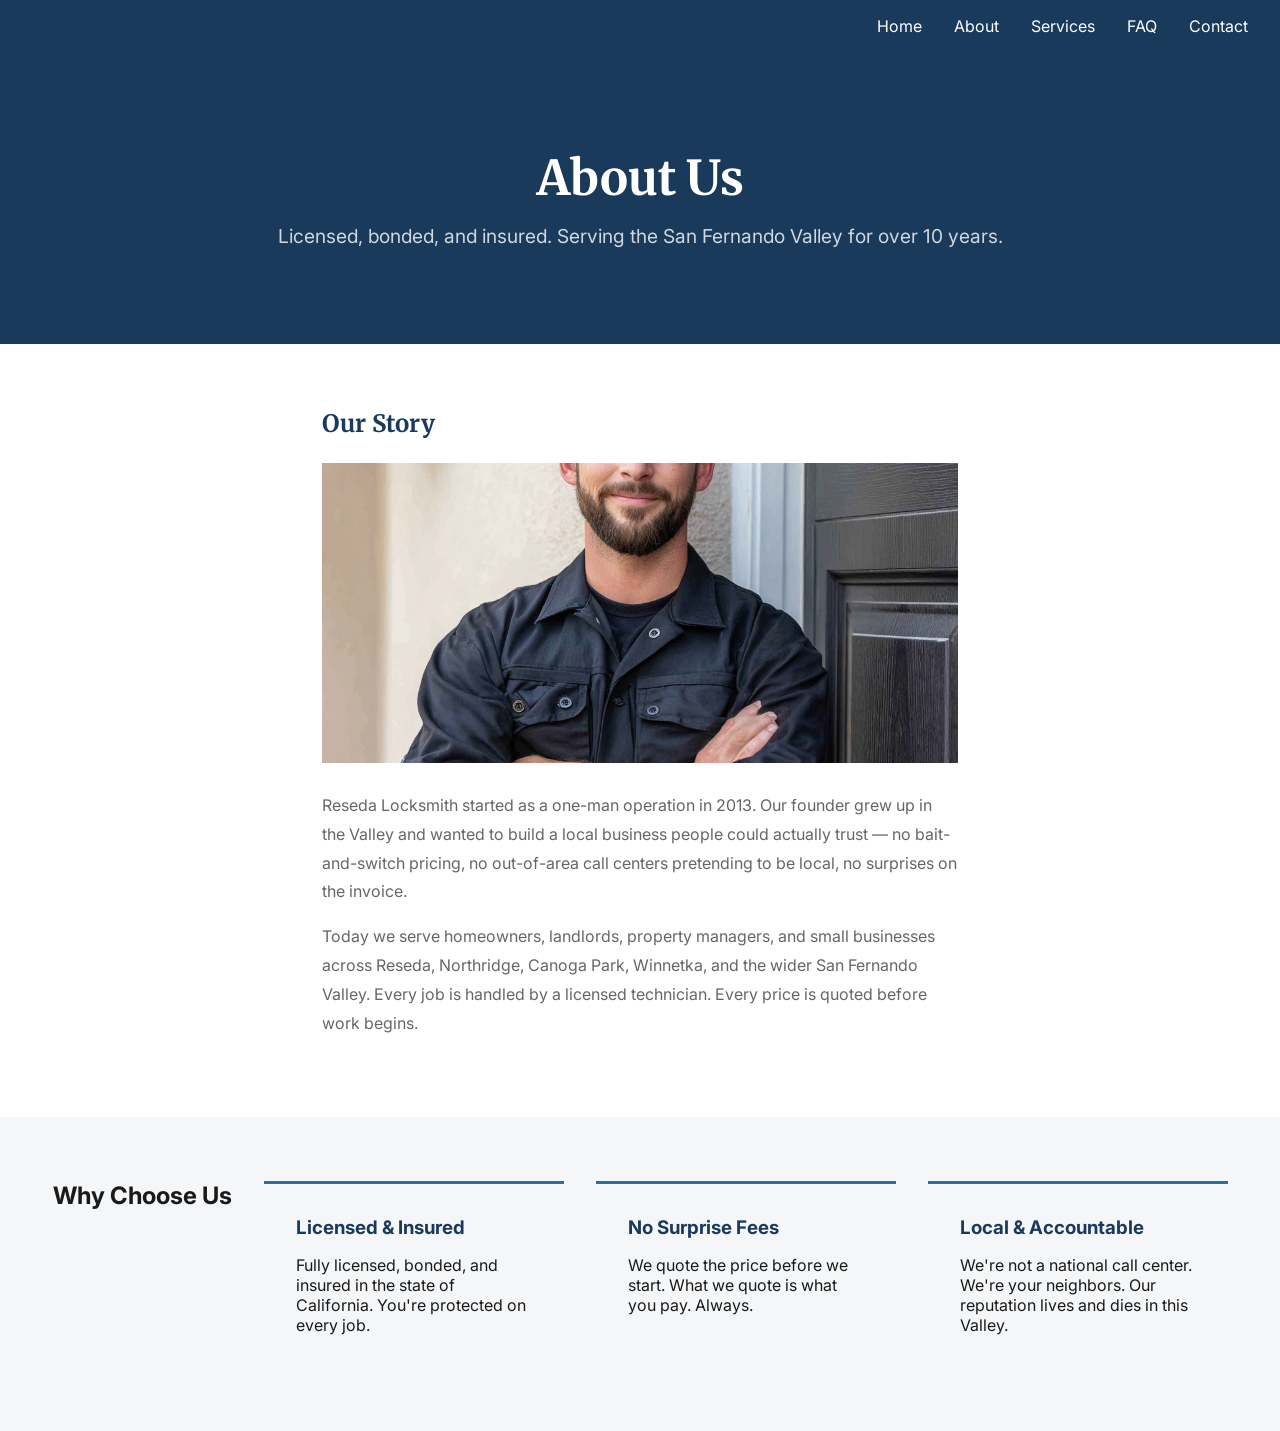
==== pages/about.html @ 7a1627b5 "initial commit" ====
<!DOCTYPE html>
<html lang="en">
    <head>
        <meta charset="UTF-8">
        <meta name="viewport" content="width=device-width, initial-scale=1.0">
        <title>Page Name — Reseda Locksmith</title>
        <link href="https://fonts.googleapis.com/css2?family=Merriweather:wght@400;700&family=Inter:wght@400;700&display=swap" rel="stylesheet">
        <link rel="stylesheet" href="../css/style.css">
    </head>
    <body>
        <header>
            <nav>
                <button class="nav-toggle" aria-label="Toggle navigation">☰</button>
                <a href="../index.html">Home</a>
                <a href="about.html">About</a>
                <a href="services.html">Services</a>
                <a href="faq.html">FAQ</a>
                <a href="contact.html">Contact</a>
            </nav>
        </header>
        
            <!-- page content here -->

            <main>
    <section id="about-hero">
        <h1>About Us</h1>
        <p>Licensed, bonded, and insured. Serving the San Fernando Valley for over 10 years.</p>
    </section>
    <section id="our-story">
        <h2>Our Story</h2>
        <img src="../images/smith.png" alt="Reseda Locksmith technician">
        <p>Reseda Locksmith started as a one-man operation in 2013. Our founder grew up in the Valley and wanted to build a local business people could actually trust — no bait-and-switch pricing, no out-of-area call centers pretending to be local, no surprises on the invoice.</p>
        <p>Today we serve homeowners, landlords, property managers, and small businesses across Reseda, Northridge, Canoga Park, Winnetka, and the wider San Fernando Valley. Every job is handled by a licensed technician. Every price is quoted before work begins.</p>
    </section>
    <section id="why-us">
        <h2>Why Choose Us</h2>
        <div class="service-card">
            <h3>Licensed & Insured</h3>
            <p>Fully licensed, bonded, and insured in the state of California. You're protected on every job.</p>
        </div>
        <div class="service-card">
            <h3>No Surprise Fees</h3>
            <p>We quote the price before we start. What we quote is what you pay. Always.</p>
        </div>
        <div class="service-card">
            <h3>Local & Accountable</h3>
            <p>We're not a national call center. We're your neighbors. Our reputation lives and dies in this Valley.</p>
        </div>
    </section>
</main>
        
        <footer>
        </footer>

        <script src="../js/nav.js"></script>
        <script src="../js/form.js"></script>
        <script src="../js/accordion.js"></script>
    </body>
</html>
---- css/style.css ----
:root {
    --color-bg: #ffffff;
    --color-surface: #f4f6f8;
    --color-primary: #1a3a5c;
    --color-accent: #2e6da4;
    --color-text: #1a1a1a;
    --color-text-muted: #666666;
    --font-heading: 'Merriweather', serif;
    --font-body: 'Inter', sans-serif;
}

* {
    margin: 0;
    padding: 0;
    box-sizing: border-box;
}

body {
    background-color: var(--color-bg);
    color: var(--color-text);
    font-family: var(--font-body);
}

nav {
    display: flex;
    justify-content: flex-end;
    padding: 1rem 2rem;
    background-color: var(--color-primary);
}

nav a {
    color: #ffffff;
    text-decoration: none;
    margin-left: 2rem;
}

#hero {
    padding: 8rem 2rem;
    text-align: center;
    background-image: url('../images/keys.png');
    background-size: cover;
    background-position: center;
    position: relative;
    z-index: 0;
}


#hero::before {
    content: '';
    position: absolute;
    inset: 0;
    background: rgba(0,0,0,0.55);
    z-index: 1;
}

#hero * {
    position: relative;
    z-index: 2;
}

#hero h1 {
    font-family: var(--font-heading);
    font-size: 4rem;
    /* color: var(--color-primary); */
    color: #ffffff;
    margin-bottom: 1rem;
}

#hero p {
    font-size: 1.2rem;
    color: var(--color-text-muted);
    margin-bottom: 2rem;
}

#hero a {
    background-color: var(--color-accent);
    color: #ffffff;
    padding: 1rem 2rem;
    text-decoration: none;
    border-radius: 4px;
}

#services {
    padding: 4rem 2rem;
    display: flex;
    justify-content: center;
    gap: 2rem;
}

.service-card {
    background-color: var(--color-surface);
    padding: 2rem;
    flex: 1;
    max-width: 300px;
    border-top: 3px solid var(--color-accent);
}

.service-card h3 {
    color: var(--color-primary);
    margin-bottom: 1rem;
}

#about {
    padding: 4rem 2rem;
    text-align: center;
    max-width: 700px;
    margin: 0 auto;
}

#faq {
    padding: 4rem 2rem;
    max-width: 700px;
    margin: 0 auto;
}

#faq h2 {
    color: var(--color-primary);
    margin-bottom: 2rem;
}

.faq-item {
    border-bottom: 1px solid var(--color-surface);
    padding: 1rem 0;
}

.faq-question {
    background: none;
    border: none;
    font-size: 1rem;
    font-weight: 600;
    color: var(--color-primary);
    cursor: pointer;
    text-align: left;
    width: 100%;
    padding: 0.5rem 0;
}

.faq-answer {
    display: none;
    padding: 0.5rem 0 1rem 0;
    color: var(--color-text-muted);
}

.faq-answer.open {
    display: block;
}

#contact {
    padding: 4rem 2rem;
    text-align: center;
    background-color: var(--color-surface);
}

#contact h2 {
    color: var(--color-primary);
    margin-bottom: 1rem;
}

#contact p {
    margin-bottom: 0.5rem;
    color: var(--color-text-muted);
}

#contact form {
    margin-top: 2rem;
    display: flex;
    flex-direction: column;
    gap: 1rem;
    max-width: 500px;
    margin-left: auto;
    margin-right: auto;
}

#contact input,
#contact textarea {
    padding: 0.75rem 1rem;
    border: 1px solid #cccccc;
    font-family: var(--font-body);
    font-size: 1rem;
}

#contact textarea {
    height: 120px;
    resize: vertical;
}

#contact button {
    background-color: var(--color-accent);
    color: #ffffff;
    padding: 0.75rem;
    border: none;
    font-size: 1rem;
    cursor: pointer;
}

.nav-toggle {
    display: none;
}

@media (max-width: 768px) {
    nav {
        justify-content: space-between;
        align-items: center;
    }

    #services {
        flex-direction: column;
        align-items: center;
    }

    .service-card {
        max-width: 100%;
        width: 100%;
    }

    .nav-toggle {
        display: block;
        background: none;
        border: none;
        color: #ffffff;
        font-size: 1.5rem;
        cursor: pointer;
    }

    nav a {
        display: none;
    }

    nav.nav-open a {
        display: block;
        margin: 0.5rem 0;
    }
}


/* =============================
   ABOUT PAGE
   ============================= */

/* About — Page Hero */
#about-hero {
    padding: 6rem 2rem;
    text-align: center;
    background-color: var(--color-primary);
}

#about-hero h1 {
    font-family: var(--font-heading);
    font-size: 3rem;
    color: #ffffff;
    margin-bottom: 1rem;
}

#about-hero p {
    font-size: 1.2rem;
    color: #ffffffcc;
}

/* About — Our Story */
#our-story {
    padding: 4rem 2rem;
    max-width: 700px;
    margin: 0 auto;
}

#our-story h2 {
    font-family: var(--font-heading);
    color: var(--color-primary);
    margin-bottom: 1.5rem;
}

#our-story p {
    color: var(--color-text-muted);
    line-height: 1.8;
    margin-bottom: 1rem;
}

/* About — Why Us */
#why-us {
    padding: 4rem 2rem;
    background-color: var(--color-surface);
    display: flex;
    justify-content: center;
    gap: 2rem;
}

@media (max-width: 768px) {
    #why-us {
        flex-direction: column;
        align-items: center;
    }
}

#our-story img {
    width: 100%;
    height: 300px;
    object-fit: cover;
    margin-bottom: 1.5rem;
}
/* =============================
   END ABOUT PAGE
   ============================= */

/* =============================
   SERVICES PAGE
   ============================= */

/* Services — Page Hero */
#services-hero {
    padding: 6rem 2rem;
    text-align: center;
    background-color: var(--color-primary);
}

#services-hero h1 {
    font-family: var(--font-heading);
    font-size: 3rem;
    color: #ffffff;
    margin-bottom: 1rem;
}

#services-hero p {
    font-size: 1.2rem;
    color: #ffffffcc;
}

/* Services — Detail Cards */
#services-detail {
    padding: 4rem 2rem;
    max-width: 800px;
    margin: 0 auto;
    display: flex;
    flex-direction: column;
    gap: 2rem;
}

.service-detail-card {
    background-color: var(--color-surface);
    padding: 2rem;
    border-left: 4px solid var(--color-accent);
}

.service-detail-card h2 {
    font-family: var(--font-heading);
    color: var(--color-primary);
    margin-bottom: 1rem;
}

.service-detail-card p {
    color: var(--color-text-muted);
    line-height: 1.8;
}

.service-detail-card img {
    width: 100%;
    height: 200px;
    object-fit: cover;
    margin-bottom: 1rem;
}

/* =============================
   END SERVICES PAGE
   ============================= */

   /* =============================
   FAQ PAGE
   ============================= */

/* FAQ — Page Hero */
#faq-hero {
    padding: 6rem 2rem;
    text-align: center;
    background-color: var(--color-primary);
}

#faq-hero h1 {
    font-family: var(--font-heading);
    font-size: 3rem;
    color: #ffffff;
    margin-bottom: 1rem;
}

#faq-hero p {
    font-size: 1.2rem;
    color: #ffffffcc;
}

/* FAQ — Questions */
#faq {
    padding: 4rem 2rem;
    max-width: 700px;
    margin: 0 auto;
}



/* =============================
   END FAQ PAGE
   ============================= */

   /* =============================
   CONTACT PAGE
   ============================= */

/* Contact — Page Hero */
#contact-hero {
    padding: 6rem 2rem;
    text-align: center;
    background-color: var(--color-primary);
}

#contact-hero h1 {
    font-family: var(--font-heading);
    font-size: 3rem;
    color: #ffffff;
    margin-bottom: 1rem;
}

#contact-hero p {
    font-size: 1.2rem;
    color: #ffffffcc;
}

/* Contact — Info Block */
#contact-info {
    padding: 3rem 2rem;
    max-width: 700px;
    margin: 0 auto;
    text-align: center;
}

#contact-info h2 {
    font-family: var(--font-heading);
    color: var(--color-primary);
    margin-bottom: 1.5rem;
}

#contact-info p {
    color: var(--color-text-muted);
    line-height: 2;
}

#contact-info img {
    width: 100%;
    height: 250px;
    object-fit: cover;
    margin-bottom: 2rem;
}

/* =============================
   END CONTACT PAGE
   ============================= */

   /* =============================
   MENU PAGE
   ============================= */

#menu-hero {
    padding: 6rem 2rem;
    text-align: center;
    background-color: var(--color-primary);
}

#menu-hero h1 {
    font-family: var(--font-heading);
    font-size: 3rem;
    color: #ffffff;
    margin-bottom: 1rem;
}

#menu-hero p {
    font-size: 1.2rem;
    color: #ffffffcc;
}

#menu {
    padding: 4rem 2rem;
    max-width: 900px;
    margin: 0 auto;
}

#menu-loading,
#menu-error {
    text-align: center;
    padding: 2rem;
    color: var(--color-text-muted);
}

.menu-category {
    margin-bottom: 3rem;
}

.menu-category h2 {
    font-family: var(--font-heading);
    color: var(--color-primary);
    margin-bottom: 1.5rem;
    padding-bottom: 0.5rem;
    border-bottom: 2px solid var(--color-accent);
}

.menu-item {
    display: flex;
    gap: 1.5rem;
    align-items: flex-start;
    padding: 1rem 0;
    border-bottom: 1px solid var(--color-surface);
}

.menu-item img {
    width: 100px;
    height: 100px;
    object-fit: cover;
    flex-shrink: 0;
    border-radius: 4px;
}

.menu-item-header {
    display: flex;
    justify-content: space-between;
    align-items: flex-start;
    margin-bottom: 0.5rem;
}

.menu-item-header h3 {
    color: var(--color-primary);
    font-size: 1rem;
    font-weight: 600;
}

.menu-item-price {
    color: var(--color-accent);
    font-weight: 700;
    white-space: nowrap;
    margin-left: 1rem;
}

.menu-item p {
    color: var(--color-text-muted);
    font-size: 0.9rem;
    line-height: 1.6;
}

.menu-item-content {
    flex: 1;
}

/* =============================
   END MENU PAGE
   ============================= */
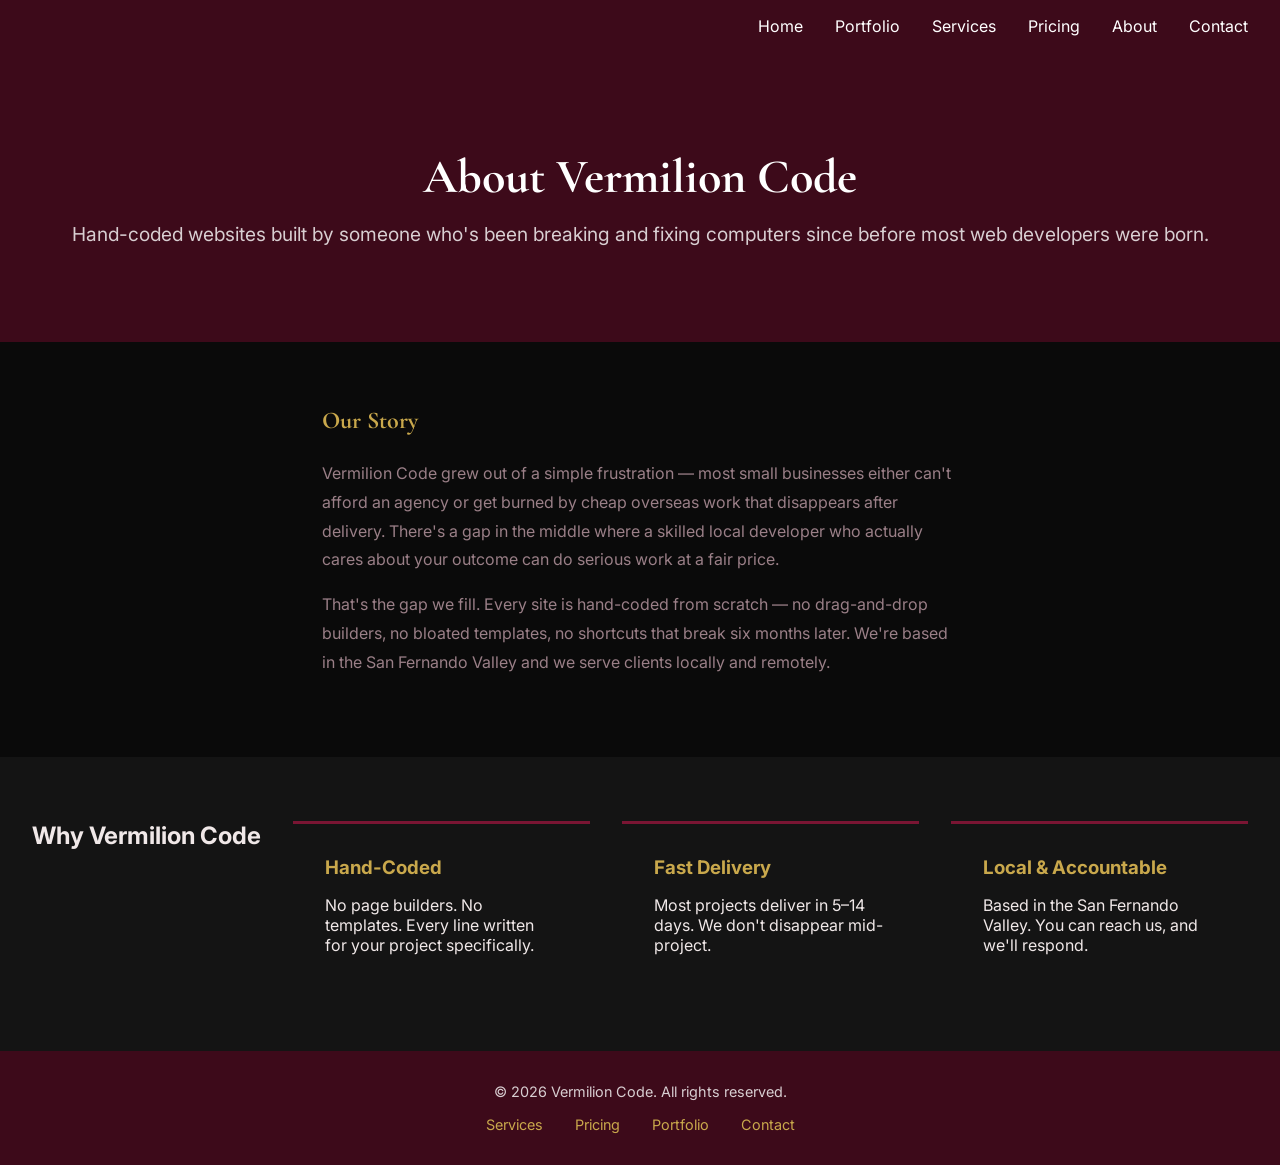
==== commit d1745468: "all pages complete: about, contact, services, audit, portfolio,pricing" ====
--- a/pages/about.html
+++ b/pages/about.html
@@ -3,8 +3,31 @@
     <head>
         <meta charset="UTF-8">
         <meta name="viewport" content="width=device-width, initial-scale=1.0">
-        <title>Page Name — Reseda Locksmith</title>
-        <link href="https://fonts.googleapis.com/css2?family=Merriweather:wght@400;700&family=Inter:wght@400;700&display=swap" rel="stylesheet">
+        <title>About — Vermilion Code</title>
+
+        <!-- SEO -->
+        <meta name="description" content="Vermilion Code is a hand-coded web design studio based in the San Fernando Valley. We build fast, clean websites for local businesses and creatives.">
+        <meta name="keywords" content="web design, local business website, hand-coded website, San Fernando Valley, small business website">
+        <meta name="author" content="Vermilion Code">
+        <meta name="robots" content="index, follow">
+
+        <!-- Open Graph -->
+        <meta property="og:title" content="About — Vermilion Code">
+        <meta property="og:description" content="Hand-coded web design studio based in the San Fernando Valley.">
+        <meta property="og:type" content="website">
+        <meta property="og:url" content="https://vermilioncode.com/pages/about.html">
+        <meta property="og:image" content="https://vermilioncode.com/images/og-preview.jpg">
+
+        <!-- Twitter Card -->
+        <meta name="twitter:card" content="summary_large_image">
+        <meta name="twitter:title" content="About — Vermilion Code">
+        <meta name="twitter:description" content="Hand-coded web design studio based in the San Fernando Valley.">
+        <meta name="twitter:image" content="https://vermilioncode.com/images/og-preview.jpg">
+
+        <!-- Fonts -->
+        <link href="https://fonts.googleapis.com/css2?family=Cormorant+Garamond:wght@400;600;700&family=Inter:wght@400;500&display=swap" rel="stylesheet">
+
+        <!-- Styles -->
         <link rel="stylesheet" href="../css/style.css">
     </head>
     <body>
@@ -12,44 +35,47 @@
             <nav>
                 <button class="nav-toggle" aria-label="Toggle navigation">☰</button>
                 <a href="../index.html">Home</a>
+                <a href="portfolio.html">Portfolio</a>
+                <a href="services.html">Services</a>
+                <a href="pricing.html">Pricing</a>
                 <a href="about.html">About</a>
-                <a href="services.html">Services</a>
-                <a href="faq.html">FAQ</a>
                 <a href="contact.html">Contact</a>
             </nav>
         </header>
-        
-            <!-- page content here -->
-
-            <main>
-    <section id="about-hero">
-        <h1>About Us</h1>
-        <p>Licensed, bonded, and insured. Serving the San Fernando Valley for over 10 years.</p>
-    </section>
-    <section id="our-story">
-        <h2>Our Story</h2>
-        <img src="../images/smith.png" alt="Reseda Locksmith technician">
-        <p>Reseda Locksmith started as a one-man operation in 2013. Our founder grew up in the Valley and wanted to build a local business people could actually trust — no bait-and-switch pricing, no out-of-area call centers pretending to be local, no surprises on the invoice.</p>
-        <p>Today we serve homeowners, landlords, property managers, and small businesses across Reseda, Northridge, Canoga Park, Winnetka, and the wider San Fernando Valley. Every job is handled by a licensed technician. Every price is quoted before work begins.</p>
-    </section>
-    <section id="why-us">
-        <h2>Why Choose Us</h2>
-        <div class="service-card">
-            <h3>Licensed & Insured</h3>
-            <p>Fully licensed, bonded, and insured in the state of California. You're protected on every job.</p>
-        </div>
-        <div class="service-card">
-            <h3>No Surprise Fees</h3>
-            <p>We quote the price before we start. What we quote is what you pay. Always.</p>
-        </div>
-        <div class="service-card">
-            <h3>Local & Accountable</h3>
-            <p>We're not a national call center. We're your neighbors. Our reputation lives and dies in this Valley.</p>
-        </div>
-    </section>
-</main>
-        
-        <footer>
+        <main>
+            <section id="about-hero">
+                <h1>About Vermilion Code</h1>
+                <p>Hand-coded websites built by someone who's been breaking and fixing computers since before most web developers were born.</p>
+            </section>
+            <section id="our-story">
+                <h2>Our Story</h2>
+                <p>Vermilion Code grew out of a simple frustration — most small businesses either can't afford an agency or get burned by cheap overseas work that disappears after delivery. There's a gap in the middle where a skilled local developer who actually cares about your outcome can do serious work at a fair price.</p>
+                <p>That's the gap we fill. Every site is hand-coded from scratch — no drag-and-drop builders, no bloated templates, no shortcuts that break six months later. We're based in the San Fernando Valley and we serve clients locally and remotely.</p>
+            </section>
+            <section id="why-us">
+                <h2>Why Vermilion Code</h2>
+                <div class="service-card">
+                    <h3>Hand-Coded</h3>
+                    <p>No page builders. No templates. Every line written for your project specifically.</p>
+                </div>
+                <div class="service-card">
+                    <h3>Fast Delivery</h3>
+                    <p>Most projects deliver in 5–14 days. We don't disappear mid-project.</p>
+                </div>
+                <div class="service-card">
+                    <h3>Local & Accountable</h3>
+                    <p>Based in the San Fernando Valley. You can reach us, and we'll respond.</p>
+                </div>
+            </section>
+        </main>
+        <footer id="site-footer">
+            <p>© 2026 Vermilion Code. All rights reserved.</p>
+            <div class="footer-links">
+                <a href="services.html">Services</a>
+                <a href="pricing.html">Pricing</a>
+                <a href="portfolio.html">Portfolio</a>
+                <a href="contact.html">Contact</a>
+            </div>
         </footer>
 
         <script src="../js/nav.js"></script>
--- a/css/style.css
+++ b/css/style.css
@@ -1,11 +1,15 @@
 :root {
-    --color-bg: #ffffff;
-    --color-surface: #f4f6f8;
-    --color-primary: #1a3a5c;
-    --color-accent: #2e6da4;
-    --color-text: #1a1a1a;
-    --color-text-muted: #666666;
-    --font-heading: 'Merriweather', serif;
+    --color-bg: #0a0a0a;
+    --color-surface: #141414;
+    --color-surface-raised: #1f1418;
+    --color-primary: #3d0a1a;
+    --color-accent: #7a1533;
+    --color-accent-hover: #9e1d42;
+    --color-gold: #c9a84c;
+    --color-text: #f0e8e8;
+    --color-text-muted: #9a7f87;
+    --color-border: #3a1a24;
+    --font-heading: 'Cormorant Garamond', serif;
     --font-body: 'Inter', sans-serif;
 }
 
@@ -37,31 +41,29 @@
 #hero {
     padding: 8rem 2rem;
     text-align: center;
-    background-image: url('../images/keys.png');
+    background-image: url('../images/hero.jpg');
     background-size: cover;
     background-position: center;
     position: relative;
-    z-index: 0;
-}
-
+    overflow: hidden;
+}
 
 #hero::before {
     content: '';
     position: absolute;
     inset: 0;
     background: rgba(0,0,0,0.55);
-    z-index: 1;
+    z-index: 0;
 }
 
 #hero * {
     position: relative;
-    z-index: 2;
+    z-index: 1;
 }
 
 #hero h1 {
     font-family: var(--font-heading);
     font-size: 4rem;
-    /* color: var(--color-primary); */
     color: #ffffff;
     margin-bottom: 1rem;
 }
@@ -96,7 +98,7 @@
 }
 
 .service-card h3 {
-    color: var(--color-primary);
+    color: var(--color-gold);
     margin-bottom: 1rem;
 }
 
@@ -114,12 +116,12 @@
 }
 
 #faq h2 {
-    color: var(--color-primary);
+    color: var(--color-gold);
     margin-bottom: 2rem;
 }
 
 .faq-item {
-    border-bottom: 1px solid var(--color-surface);
+    border-bottom: 1px solid var(--color-border);
     padding: 1rem 0;
 }
 
@@ -128,7 +130,7 @@
     border: none;
     font-size: 1rem;
     font-weight: 600;
-    color: var(--color-primary);
+    color: var(--color-text);
     cursor: pointer;
     text-align: left;
     width: 100%;
@@ -152,7 +154,7 @@
 }
 
 #contact h2 {
-    color: var(--color-primary);
+    color: var(--color-gold);
     margin-bottom: 1rem;
 }
 
@@ -174,7 +176,9 @@
 #contact input,
 #contact textarea {
     padding: 0.75rem 1rem;
-    border: 1px solid #cccccc;
+    border: 1px solid var(--color-border);
+    background-color: var(--color-surface-raised);
+    color: var(--color-text);
     font-family: var(--font-body);
     font-size: 1rem;
 }
@@ -190,6 +194,11 @@
     padding: 0.75rem;
     border: none;
     font-size: 1rem;
+    cursor: pointer;
+}
+
+#contact button:hover {
+    background-color: var(--color-accent-hover);
     cursor: pointer;
 }
 
@@ -232,12 +241,10 @@
     }
 }
 
-
 /* =============================
    ABOUT PAGE
    ============================= */
 
-/* About — Page Hero */
 #about-hero {
     padding: 6rem 2rem;
     text-align: center;
@@ -256,7 +263,6 @@
     color: #ffffffcc;
 }
 
-/* About — Our Story */
 #our-story {
     padding: 4rem 2rem;
     max-width: 700px;
@@ -265,7 +271,7 @@
 
 #our-story h2 {
     font-family: var(--font-heading);
-    color: var(--color-primary);
+    color: var(--color-gold);
     margin-bottom: 1.5rem;
 }
 
@@ -273,22 +279,6 @@
     color: var(--color-text-muted);
     line-height: 1.8;
     margin-bottom: 1rem;
-}
-
-/* About — Why Us */
-#why-us {
-    padding: 4rem 2rem;
-    background-color: var(--color-surface);
-    display: flex;
-    justify-content: center;
-    gap: 2rem;
-}
-
-@media (max-width: 768px) {
-    #why-us {
-        flex-direction: column;
-        align-items: center;
-    }
 }
 
 #our-story img {
@@ -297,6 +287,22 @@
     object-fit: cover;
     margin-bottom: 1.5rem;
 }
+
+#why-us {
+    padding: 4rem 2rem;
+    background-color: var(--color-surface);
+    display: flex;
+    justify-content: center;
+    gap: 2rem;
+}
+
+@media (max-width: 768px) {
+    #why-us {
+        flex-direction: column;
+        align-items: center;
+    }
+}
+
 /* =============================
    END ABOUT PAGE
    ============================= */
@@ -305,7 +311,6 @@
    SERVICES PAGE
    ============================= */
 
-/* Services — Page Hero */
 #services-hero {
     padding: 6rem 2rem;
     text-align: center;
@@ -324,7 +329,6 @@
     color: #ffffffcc;
 }
 
-/* Services — Detail Cards */
 #services-detail {
     padding: 4rem 2rem;
     max-width: 800px;
@@ -342,7 +346,7 @@
 
 .service-detail-card h2 {
     font-family: var(--font-heading);
-    color: var(--color-primary);
+    color: var(--color-gold);
     margin-bottom: 1rem;
 }
 
@@ -358,15 +362,28 @@
     margin-bottom: 1rem;
 }
 
+.service-cta {
+    display: inline-block;
+    margin-top: 1.5rem;
+    background-color: var(--color-accent);
+    color: #ffffff;
+    padding: 0.75rem 1.5rem;
+    text-decoration: none;
+    border-radius: 4px;
+}
+
+.service-cta:hover {
+    background-color: var(--color-accent-hover);
+}
+
 /* =============================
    END SERVICES PAGE
    ============================= */
 
-   /* =============================
+/* =============================
    FAQ PAGE
    ============================= */
 
-/* FAQ — Page Hero */
 #faq-hero {
     padding: 6rem 2rem;
     text-align: center;
@@ -385,24 +402,14 @@
     color: #ffffffcc;
 }
 
-/* FAQ — Questions */
-#faq {
-    padding: 4rem 2rem;
-    max-width: 700px;
-    margin: 0 auto;
-}
-
-
-
 /* =============================
    END FAQ PAGE
    ============================= */
 
-   /* =============================
+/* =============================
    CONTACT PAGE
    ============================= */
 
-/* Contact — Page Hero */
 #contact-hero {
     padding: 6rem 2rem;
     text-align: center;
@@ -421,7 +428,6 @@
     color: #ffffffcc;
 }
 
-/* Contact — Info Block */
 #contact-info {
     padding: 3rem 2rem;
     max-width: 700px;
@@ -431,7 +437,7 @@
 
 #contact-info h2 {
     font-family: var(--font-heading);
-    color: var(--color-primary);
+    color: var(--color-gold);
     margin-bottom: 1.5rem;
 }
 
@@ -451,7 +457,7 @@
    END CONTACT PAGE
    ============================= */
 
-   /* =============================
+/* =============================
    MENU PAGE
    ============================= */
 
@@ -492,7 +498,7 @@
 
 .menu-category h2 {
     font-family: var(--font-heading);
-    color: var(--color-primary);
+    color: var(--color-gold);
     margin-bottom: 1.5rem;
     padding-bottom: 0.5rem;
     border-bottom: 2px solid var(--color-accent);
@@ -503,7 +509,7 @@
     gap: 1.5rem;
     align-items: flex-start;
     padding: 1rem 0;
-    border-bottom: 1px solid var(--color-surface);
+    border-bottom: 1px solid var(--color-border);
 }
 
 .menu-item img {
@@ -522,7 +528,7 @@
 }
 
 .menu-item-header h3 {
-    color: var(--color-primary);
+    color: var(--color-gold);
     font-size: 1rem;
     font-weight: 600;
 }
@@ -546,4 +552,36 @@
 
 /* =============================
    END MENU PAGE
+   ============================= */
+
+/* =============================
+   FOOTER
+   ============================= */
+
+#site-footer {
+    padding: 2rem;
+    text-align: center;
+    background-color: var(--color-primary);
+    color: #ffffffcc;
+    font-size: 0.9rem;
+}
+
+#site-footer p {
+    margin-bottom: 0.5rem;
+}
+
+#site-footer a {
+    color: var(--color-gold);
+    text-decoration: none;
+}
+
+#site-footer .footer-links {
+    margin-top: 1rem;
+    display: flex;
+    justify-content: center;
+    gap: 2rem;
+}
+
+/* =============================
+   END FOOTER
    ============================= */
